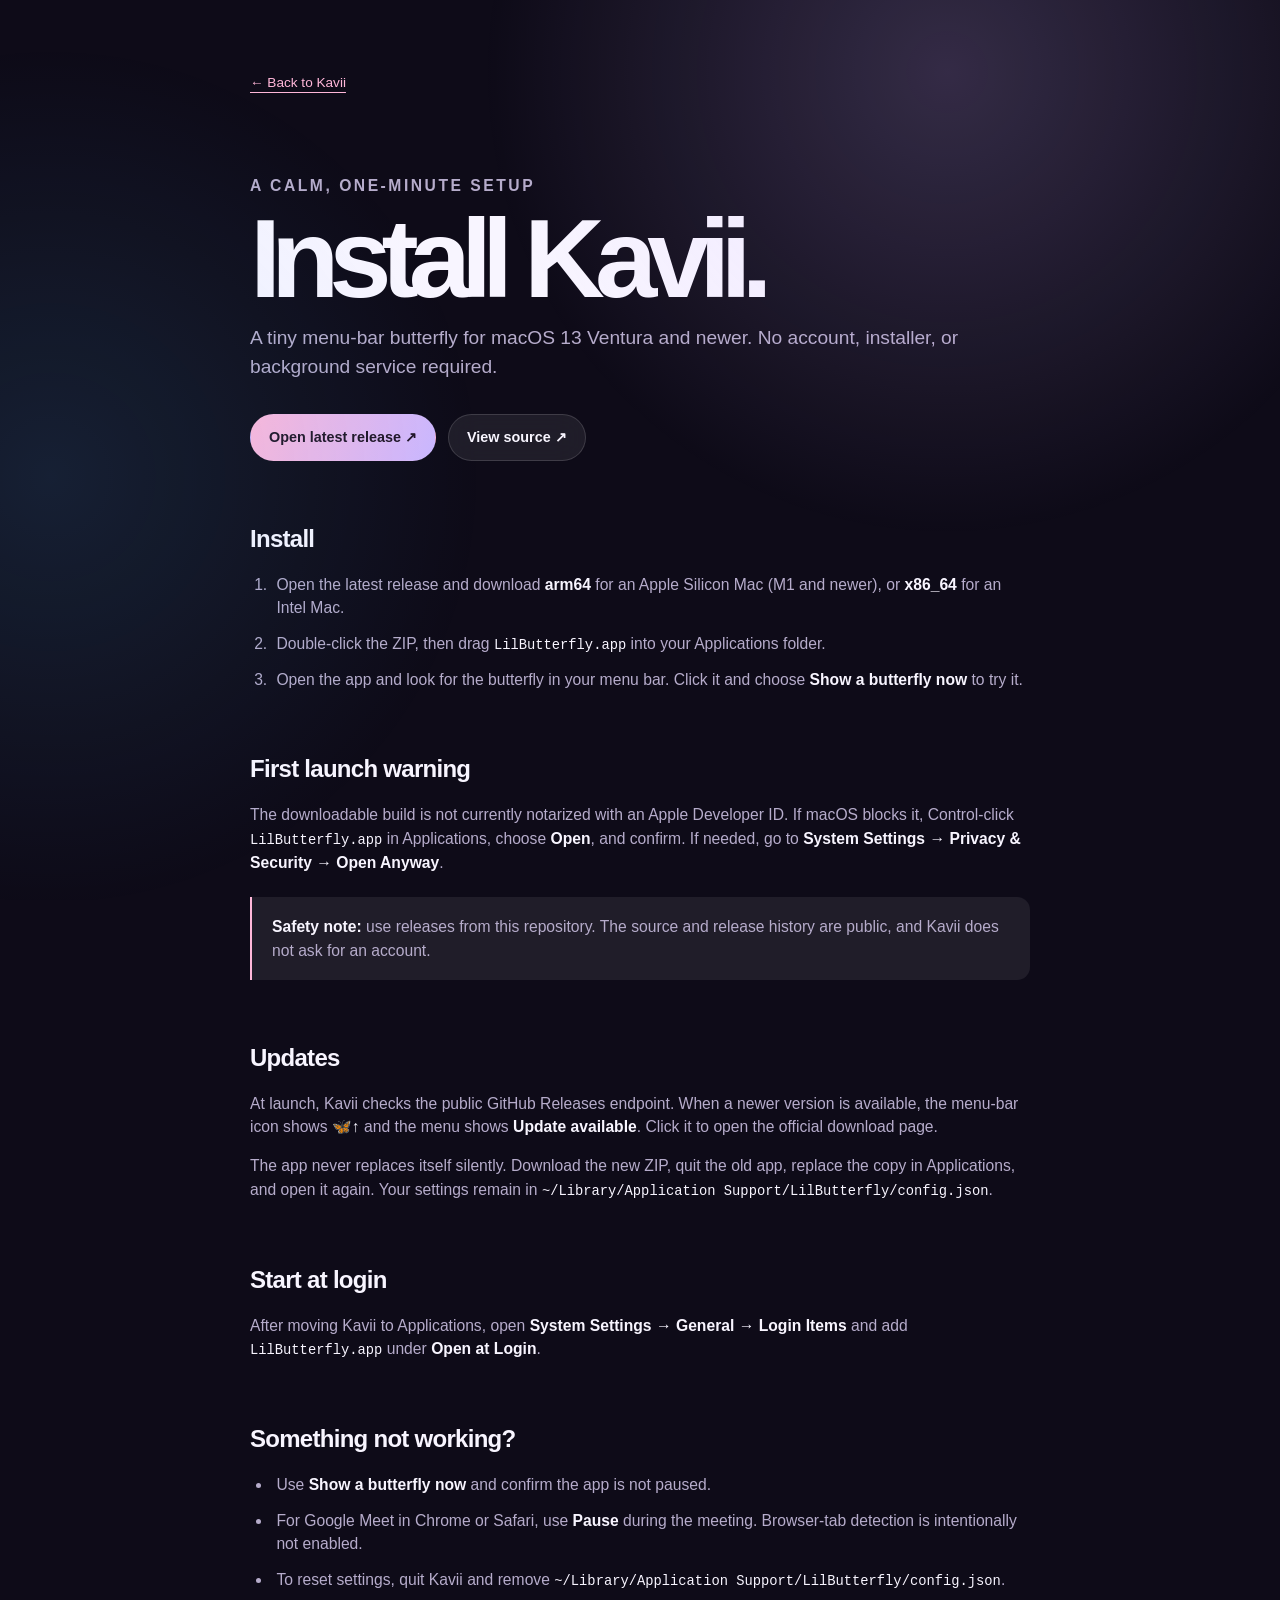
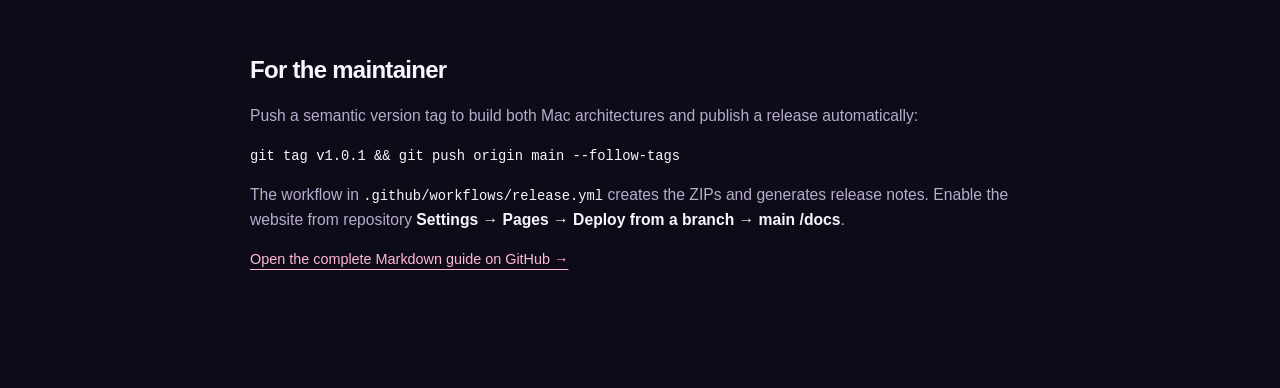
==== docs/install.html @ b64a438e "Read me" ====
<!doctype html>
<html lang="en">
<head>
  <meta charset="utf-8">
  <meta name="viewport" content="width=device-width, initial-scale=1">
  <meta name="description" content="Install and update Kavii, the tiny butterfly companion for macOS.">
  <title>Install Kavii — Lil Butterfly</title>
  <link rel="stylesheet" href="styles.css">
  <style>
    .guide { max-width: 780px; padding: 70px 0 110px; }
    .back { display: inline-block; margin-bottom: 65px; color: var(--pink); font-size: .85rem; text-underline-offset: 5px; }
    .guide h1 { margin: 0 0 1rem; font-size: clamp(3.5rem, 9vw, 7rem); }
    .guide .intro { color: var(--muted); font-size: 1.2rem; }
    .guide h2 { margin: 3.7rem 0 1rem; font-size: 1.5rem; letter-spacing: -.03em; }
    .guide p, .guide li { color: var(--muted); font-size: .98rem; }
    .guide ol, .guide ul { padding-left: 1.35rem; }
    .guide li { margin: .75rem 0; padding-left: .3rem; }
    .download { display: flex; flex-wrap: wrap; gap: 12px; margin: 2rem 0; }
    .note { margin: 1.4rem 0; padding: 18px 20px; border-left: 2px solid var(--pink); border-radius: 0 13px 13px 0; background: var(--glass); }
    .guide code { color: var(--ink); font-family: ui-monospace, SFMono-Regular, monospace; font-size: .88em; }
    .guide strong { color: var(--ink); }
  </style>
</head>
<body>
  <main class="shell guide">
    <a class="back" href="./">← Back to Kavii</a>
    <p class="eyebrow">a calm, one-minute setup</p>
    <h1>Install Kavii.</h1>
    <p class="intro">A tiny menu-bar butterfly for macOS 13 Ventura and newer. No account, installer, or background service required.</p>

    <div class="download">
      <a class="button primary" href="https://github.com/gajeradhrumil38/lil-butterfly-mac/releases/latest">Open latest release ↗</a>
      <a class="button secondary" href="https://github.com/gajeradhrumil38/lil-butterfly-mac">View source ↗</a>
    </div>

    <h2>Install</h2>
    <ol>
      <li>Open the latest release and download <strong>arm64</strong> for an Apple Silicon Mac (M1 and newer), or <strong>x86_64</strong> for an Intel Mac.</li>
      <li>Double-click the ZIP, then drag <code>LilButterfly.app</code> into your Applications folder.</li>
      <li>Open the app and look for the butterfly in your menu bar. Click it and choose <strong>Show a butterfly now</strong> to try it.</li>
    </ol>

    <h2>First launch warning</h2>
    <p>The downloadable build is not currently notarized with an Apple Developer ID. If macOS blocks it, Control-click <code>LilButterfly.app</code> in Applications, choose <strong>Open</strong>, and confirm. If needed, go to <strong>System Settings → Privacy &amp; Security → Open Anyway</strong>.</p>
    <p class="note"><strong>Safety note:</strong> use releases from this repository. The source and release history are public, and Kavii does not ask for an account.</p>

    <h2>Updates</h2>
    <p>At launch, Kavii checks the public GitHub Releases endpoint. When a newer version is available, the menu-bar icon shows <strong>🦋↑</strong> and the menu shows <strong>Update available</strong>. Click it to open the official download page.</p>
    <p>The app never replaces itself silently. Download the new ZIP, quit the old app, replace the copy in Applications, and open it again. Your settings remain in <code>~/Library/Application Support/LilButterfly/config.json</code>.</p>

    <h2>Start at login</h2>
    <p>After moving Kavii to Applications, open <strong>System Settings → General → Login Items</strong> and add <code>LilButterfly.app</code> under <strong>Open at Login</strong>.</p>

    <h2>Something not working?</h2>
    <ul>
      <li>Use <strong>Show a butterfly now</strong> and confirm the app is not paused.</li>
      <li>For Google Meet in Chrome or Safari, use <strong>Pause</strong> during the meeting. Browser-tab detection is intentionally not enabled.</li>
      <li>To reset settings, quit Kavii and remove <code>~/Library/Application Support/LilButterfly/config.json</code>.</li>
    </ul>

    <h2>For the maintainer</h2>
    <p>Push a semantic version tag to build both Mac architectures and publish a release automatically:</p>
    <p><code>git tag v1.0.1 &amp;&amp; git push origin main --follow-tags</code></p>
    <p>The workflow in <code>.github/workflows/release.yml</code> creates the ZIPs and generates release notes. Enable the website from repository <strong>Settings → Pages → Deploy from a branch → main /docs</strong>.</p>
    <p><a class="text-link" href="https://github.com/gajeradhrumil38/lil-butterfly-mac/blob/main/INSTALL.md">Open the complete Markdown guide on GitHub →</a></p>
  </main>
</body>
</html>
---- docs/styles.css ----
:root {
  color-scheme: dark;
  --ink: #f8f5ff;
  --muted: #b6accb;
  --line: rgba(255, 255, 255, .14);
  --glass: rgba(255, 255, 255, .075);
  --pink: #ffb7d9;
  --lavender: #cbb7ff;
  --blue: #9edbff;
}

* { box-sizing: border-box; }
html { scroll-behavior: smooth; }
body {
  margin: 0;
  color: var(--ink);
  background: #0e0b18;
  font-family: -apple-system, BlinkMacSystemFont, "SF Pro Display", "Helvetica Neue", sans-serif;
  line-height: 1.5;
}
body::before {
  content: "";
  position: fixed;
  inset: 0;
  pointer-events: none;
  background: radial-gradient(circle at 74% 8%, rgba(205, 173, 255, .20), transparent 29rem), radial-gradient(circle at 4% 53%, rgba(83, 188, 255, .12), transparent 27rem);
}
a { color: inherit; }
.shell { width: min(1120px, calc(100% - 40px)); margin-inline: auto; }
.hero { min-height: 650px; display: grid; grid-template-columns: 1fr .9fr; align-items: center; gap: 4rem; padding: 74px 0 80px; }
.eyebrow { color: var(--pink); font-size: .73rem; font-weight: 700; letter-spacing: .16em; text-transform: uppercase; }
.dot { display: inline-block; width: 7px; height: 7px; margin-right: 7px; border-radius: 50%; background: var(--pink); box-shadow: 0 0 16px var(--pink); }
h1 { margin: .35rem 0 1rem; font-size: clamp(5rem, 13vw, 9.3rem); line-height: .82; letter-spacing: -.09em; font-weight: 700; }
.wordmark { display: inline-block; margin-left: .16em; font-size: .27em; letter-spacing: 0; vertical-align: 1.3em; filter: drop-shadow(0 0 14px rgba(255, 183, 217, .65)); }
.lede { max-width: 510px; margin: 0; color: var(--muted); font-size: clamp(1.15rem, 2.4vw, 1.55rem); letter-spacing: -.02em; }
.hero-actions { display: flex; flex-wrap: wrap; gap: 12px; margin-top: 2.1rem; }
.button { display: inline-flex; align-items: center; gap: 10px; border: 1px solid var(--line); border-radius: 999px; padding: 12px 18px; text-decoration: none; font-size: .9rem; font-weight: 650; transition: transform .2s ease, background .2s ease; }
.button:hover { transform: translateY(-2px); }
.primary { color: #201425; border-color: transparent; background: linear-gradient(110deg, var(--pink), var(--lavender)); }
.secondary { background: var(--glass); backdrop-filter: blur(16px); }
.meta { margin-top: 1rem; color: #827792; font-size: .78rem; }
.hero-art { position: relative; min-height: 410px; }
.halo { position: absolute; width: 350px; height: 350px; top: 20px; left: 50%; transform: translateX(-50%); border: 1px solid rgba(255,255,255,.12); border-radius: 50%; background: radial-gradient(circle, rgba(255, 183, 217, .12), transparent 68%); box-shadow: 0 0 90px rgba(173, 132, 255, .18); }
.wing { position: absolute; width: 170px; opacity: .92; filter: drop-shadow(0 18px 25px rgba(0,0,0,.35)); animation: float 7s ease-in-out infinite; }
.wing-a { top: 35px; left: 13%; transform: rotate(-22deg); }
.wing-b { top: 136px; right: 5%; width: 205px; transform: rotate(23deg); animation-delay: -2s; }
.wing-c { bottom: 23px; left: 26%; width: 180px; transform: rotate(8deg); animation-delay: -4s; }
.sparkle { position: absolute; color: var(--pink); font-size: 1.5rem; animation: pulse 3s ease-in-out infinite; }
.sparkle-one { top: 60px; right: 13%; }.sparkle-two { bottom: 70px; left: 9%; color: var(--blue); animation-delay: -1s; }
@keyframes float { 0%,100% { translate: 0 0; } 50% { translate: 0 -13px; } }
@keyframes pulse { 0%,100% { opacity: .3; scale: .8; } 50% { opacity: 1; scale: 1.1; } }
.wing-strip { border-block: 1px solid var(--line); background: rgba(255,255,255,.025); }
.wing-strip-inner { width: min(1120px, calc(100% - 40px)); margin: auto; padding: 24px 0; display: flex; align-items: center; gap: 28px; }
.wing-strip p { flex: 0 0 auto; margin: 0; color: #81758e; font-size: .7rem; letter-spacing: .12em; text-transform: uppercase; }
.wing-row { display: flex; justify-content: space-between; align-items: center; width: 100%; gap: 16px; }
.wing-row img { width: 44px; height: 30px; object-fit: contain; opacity: .72; }
.section { padding: 115px 0; }.section h2, .install-section h2 { max-width: 650px; margin: .2rem 0 2.3rem; font-size: clamp(2.4rem, 5vw, 4.5rem); line-height: .98; letter-spacing: -.06em; }
.feature-grid { display: grid; grid-template-columns: repeat(4, 1fr); gap: 13px; }
.glass-card, .update-card { border: 1px solid var(--line); border-radius: 22px; background: linear-gradient(145deg, rgba(255,255,255,.11), rgba(255,255,255,.035)); box-shadow: inset 0 1px rgba(255,255,255,.1), 0 25px 80px rgba(0,0,0,.18); backdrop-filter: blur(18px); }
.glass-card { min-height: 225px; padding: 24px; }.icon { color: var(--pink); font-size: 1.8rem; }.glass-card h3 { margin: 1.4rem 0 .45rem; font-size: 1.05rem; }.glass-card p, .update-card p { margin: 0; color: var(--muted); font-size: .9rem; }
.install-section { display: grid; grid-template-columns: 1.1fr .8fr; gap: 7rem; align-items: start; padding-bottom: 125px; }
.steps { display: grid; gap: 0; padding: 0; margin: 0 0 2rem; list-style: none; }.steps li { display: grid; grid-template-columns: 44px 1fr; gap: 18px; padding: 20px 0; border-top: 1px solid var(--line); }.steps li > span { color: var(--pink); font-size: .78rem; font-weight: 700; }.steps strong { font-size: 1.05rem; }.steps p { margin: .4rem 0 0; color: var(--muted); font-size: .9rem; }.text-link { color: var(--pink); font-size: .9rem; text-underline-offset: 5px; }
.update-card { padding: 30px; }.update-mark { display: block; margin-bottom: 4rem; font-size: 2.1rem; }.update-card h3 { margin: .35rem 0 1rem; font-size: 1.55rem; line-height: 1.1; letter-spacing: -.03em; }
.footer { display: flex; justify-content: space-between; gap: 20px; padding: 25px 0 38px; border-top: 1px solid var(--line); color: #81758e; font-size: .8rem; }.footer nav { display: flex; gap: 20px; }.footer a { color: var(--muted); text-underline-offset: 4px; }
@media (max-width: 780px) { .hero, .install-section { grid-template-columns: 1fr; gap: 2rem; }.hero { padding-top: 50px; }.hero-art { min-height: 310px; order: -1; }.halo { width: 270px; height: 270px; }.wing { width: 130px; }.wing-b { width: 155px; }.wing-c { width: 145px; }.feature-grid { grid-template-columns: 1fr 1fr; }.wing-strip-inner { display: block; }.wing-strip p { margin-bottom: 16px; }.footer { display: block; }.footer nav { margin-top: 12px; } }
@media (max-width: 480px) { .shell, .wing-strip-inner { width: min(100% - 28px, 1120px); }.feature-grid { grid-template-columns: 1fr; }.hero-actions { align-items: stretch; flex-direction: column; }.button { justify-content: center; }.hero-art { min-height: 270px; }.wing-row { gap: 2px; }.wing-row img { width: 30px; } }
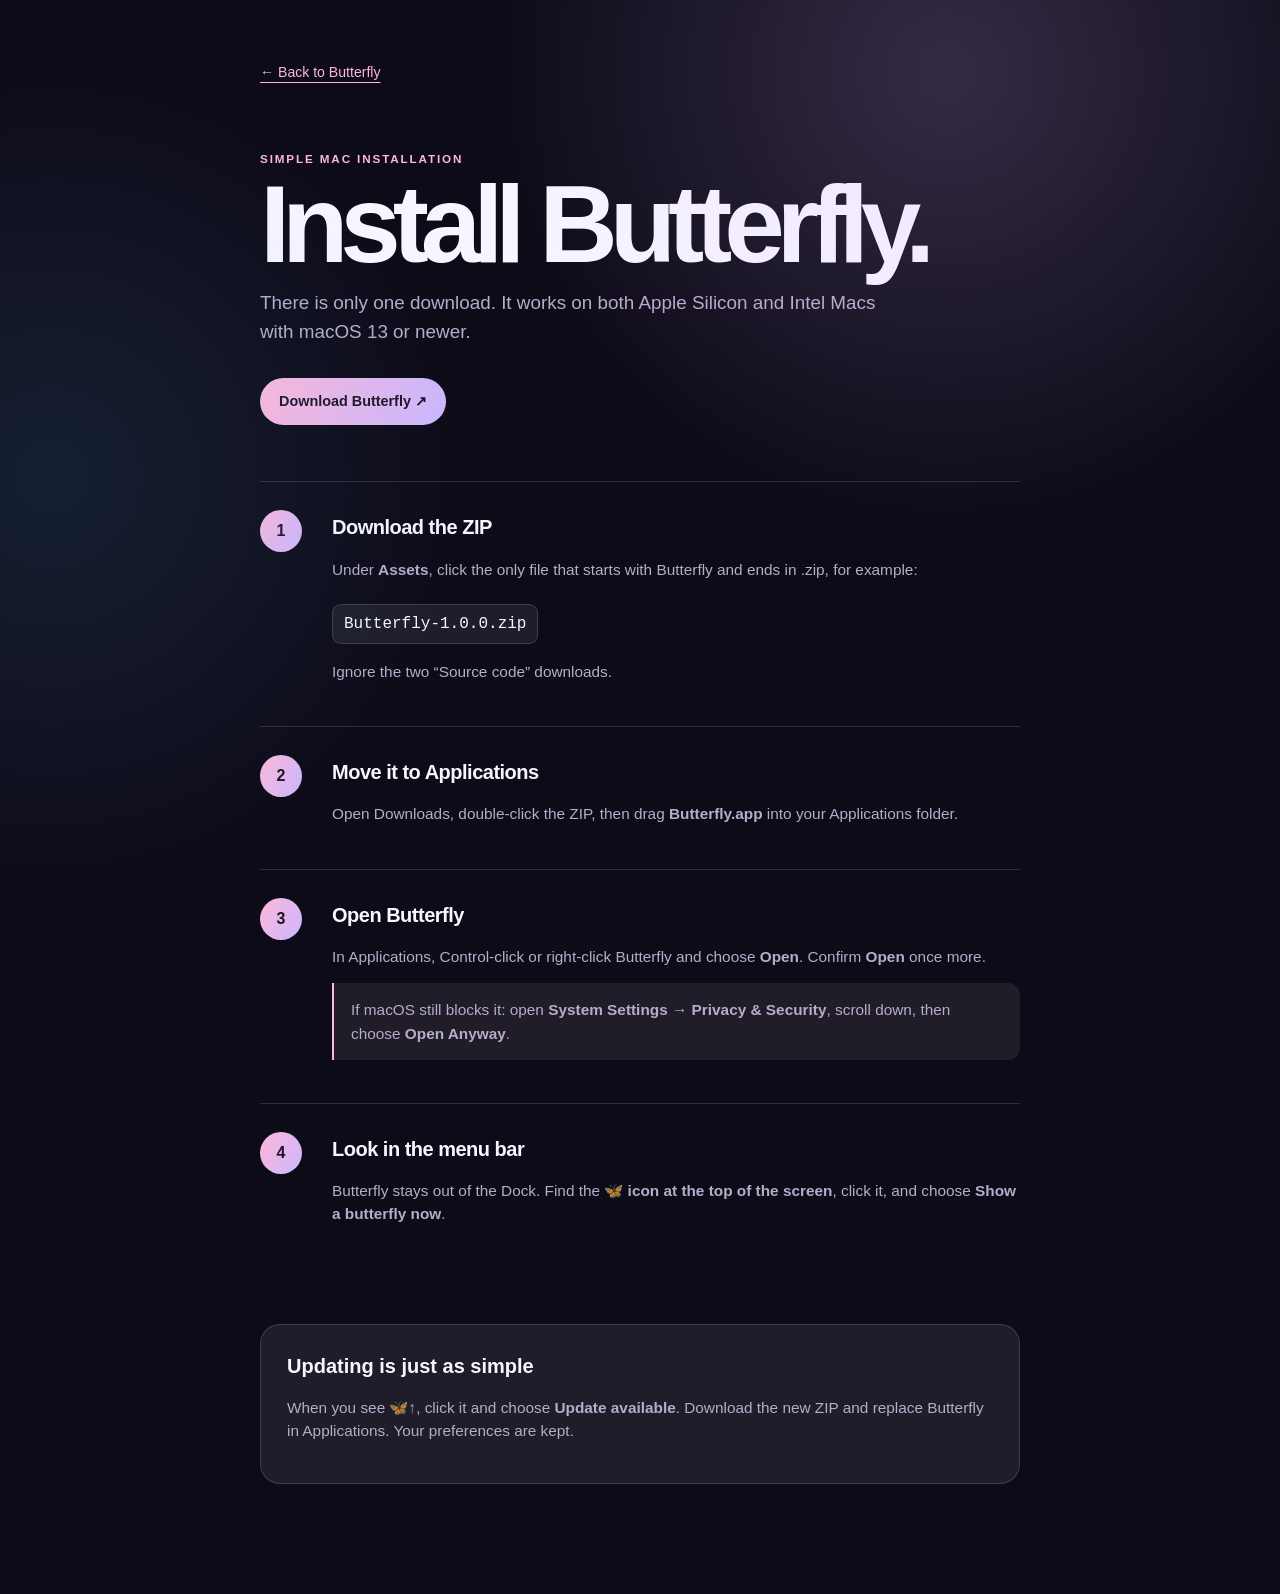
==== commit 6aea24b2: "edits in github page" ====
--- a/docs/install.html
+++ b/docs/install.html
@@ -3,66 +3,77 @@
 <head>
   <meta charset="utf-8">
   <meta name="viewport" content="width=device-width, initial-scale=1">
-  <meta name="description" content="Install and update Kavii, the tiny butterfly companion for macOS.">
-  <title>Install Kavii — Lil Butterfly</title>
+  <meta name="description" content="A simple guide to installing Butterfly on macOS.">
+  <title>Install Butterfly on Mac</title>
   <link rel="stylesheet" href="styles.css">
   <style>
-    .guide { max-width: 780px; padding: 70px 0 110px; }
-    .back { display: inline-block; margin-bottom: 65px; color: var(--pink); font-size: .85rem; text-underline-offset: 5px; }
-    .guide h1 { margin: 0 0 1rem; font-size: clamp(3.5rem, 9vw, 7rem); }
-    .guide .intro { color: var(--muted); font-size: 1.2rem; }
-    .guide h2 { margin: 3.7rem 0 1rem; font-size: 1.5rem; letter-spacing: -.03em; }
-    .guide p, .guide li { color: var(--muted); font-size: .98rem; }
-    .guide ol, .guide ul { padding-left: 1.35rem; }
-    .guide li { margin: .75rem 0; padding-left: .3rem; }
-    .download { display: flex; flex-wrap: wrap; gap: 12px; margin: 2rem 0; }
-    .note { margin: 1.4rem 0; padding: 18px 20px; border-left: 2px solid var(--pink); border-radius: 0 13px 13px 0; background: var(--glass); }
-    .guide code { color: var(--ink); font-family: ui-monospace, SFMono-Regular, monospace; font-size: .88em; }
-    .guide strong { color: var(--ink); }
+    .guide { max-width: 760px; padding: 60px 0 110px; }
+    .back { display: inline-block; margin-bottom: 55px; color: var(--pink); font-size: .88rem; text-underline-offset: 5px; }
+    .guide h1 { margin: 0 0 1rem; font-size: clamp(3.4rem, 9vw, 6.8rem); }
+    .intro { max-width: 650px; color: var(--muted); font-size: 1.18rem; }
+    .download { margin: 2rem 0 3.5rem; }
+    .install-step { display: grid; grid-template-columns: 54px 1fr; gap: 18px; padding: 28px 0; border-top: 1px solid var(--line); }
+    .step-number { display: grid; place-items: center; width: 42px; height: 42px; border-radius: 50%; color: #211525; background: linear-gradient(120deg, var(--pink), var(--lavender)); font-weight: 750; }
+    .install-step h2 { margin: 2px 0 8px; font-size: 1.25rem; letter-spacing: -.025em; }
+    .install-step p, .install-step li, .help p { color: var(--muted); font-size: .96rem; }
+    .install-step ol { margin: .7rem 0 0; padding-left: 1.25rem; }
+    .install-step li { margin: .55rem 0; }
+    .file { display: inline-block; margin-top: 8px; padding: 7px 11px; border: 1px solid var(--line); border-radius: 9px; color: var(--ink); background: var(--glass); font-family: ui-monospace, SFMono-Regular, monospace; }
+    .warning { margin-top: 12px; padding: 15px 17px; border-left: 2px solid var(--pink); background: var(--glass); border-radius: 0 12px 12px 0; }
+    .help { margin-top: 55px; padding: 26px; border: 1px solid var(--line); border-radius: 20px; background: var(--glass); }
+    .help h2 { margin: 0 0 8px; font-size: 1.25rem; }
+    @media (max-width: 520px) { .install-step { grid-template-columns: 42px 1fr; gap: 12px; } }
   </style>
 </head>
 <body>
   <main class="shell guide">
-    <a class="back" href="./">← Back to Kavii</a>
-    <p class="eyebrow">a calm, one-minute setup</p>
-    <h1>Install Kavii.</h1>
-    <p class="intro">A tiny menu-bar butterfly for macOS 13 Ventura and newer. No account, installer, or background service required.</p>
-
+    <a class="back" href="./">← Back to Butterfly</a>
+    <p class="eyebrow">simple Mac installation</p>
+    <h1>Install Butterfly.</h1>
+    <p class="intro">There is only one download. It works on both Apple Silicon and Intel Macs with macOS 13 or newer.</p>
     <div class="download">
-      <a class="button primary" href="https://github.com/gajeradhrumil38/lil-butterfly-mac/releases/latest">Open latest release ↗</a>
-      <a class="button secondary" href="https://github.com/gajeradhrumil38/lil-butterfly-mac">View source ↗</a>
+      <a class="button primary" href="https://github.com/gajeradhrumil38/lil-butterfly-mac/releases/latest">Download Butterfly ↗</a>
     </div>
 
-    <h2>Install</h2>
-    <ol>
-      <li>Open the latest release and download <strong>arm64</strong> for an Apple Silicon Mac (M1 and newer), or <strong>x86_64</strong> for an Intel Mac.</li>
-      <li>Double-click the ZIP, then drag <code>LilButterfly.app</code> into your Applications folder.</li>
-      <li>Open the app and look for the butterfly in your menu bar. Click it and choose <strong>Show a butterfly now</strong> to try it.</li>
-    </ol>
+    <section class="install-step">
+      <span class="step-number">1</span>
+      <div>
+        <h2>Download the ZIP</h2>
+        <p>Under <strong>Assets</strong>, click the only file that starts with Butterfly and ends in .zip, for example:</p>
+        <span class="file">Butterfly-1.0.0.zip</span>
+        <p>Ignore the two “Source code” downloads.</p>
+      </div>
+    </section>
 
-    <h2>First launch warning</h2>
-    <p>The downloadable build is not currently notarized with an Apple Developer ID. If macOS blocks it, Control-click <code>LilButterfly.app</code> in Applications, choose <strong>Open</strong>, and confirm. If needed, go to <strong>System Settings → Privacy &amp; Security → Open Anyway</strong>.</p>
-    <p class="note"><strong>Safety note:</strong> use releases from this repository. The source and release history are public, and Kavii does not ask for an account.</p>
+    <section class="install-step">
+      <span class="step-number">2</span>
+      <div>
+        <h2>Move it to Applications</h2>
+        <p>Open Downloads, double-click the ZIP, then drag <strong>Butterfly.app</strong> into your Applications folder.</p>
+      </div>
+    </section>
 
-    <h2>Updates</h2>
-    <p>At launch, Kavii checks the public GitHub Releases endpoint. When a newer version is available, the menu-bar icon shows <strong>🦋↑</strong> and the menu shows <strong>Update available</strong>. Click it to open the official download page.</p>
-    <p>The app never replaces itself silently. Download the new ZIP, quit the old app, replace the copy in Applications, and open it again. Your settings remain in <code>~/Library/Application Support/LilButterfly/config.json</code>.</p>
+    <section class="install-step">
+      <span class="step-number">3</span>
+      <div>
+        <h2>Open Butterfly</h2>
+        <p>In Applications, Control-click or right-click Butterfly and choose <strong>Open</strong>. Confirm <strong>Open</strong> once more.</p>
+        <p class="warning">If macOS still blocks it: open <strong>System Settings → Privacy &amp; Security</strong>, scroll down, then choose <strong>Open Anyway</strong>.</p>
+      </div>
+    </section>
 
-    <h2>Start at login</h2>
-    <p>After moving Kavii to Applications, open <strong>System Settings → General → Login Items</strong> and add <code>LilButterfly.app</code> under <strong>Open at Login</strong>.</p>
+    <section class="install-step">
+      <span class="step-number">4</span>
+      <div>
+        <h2>Look in the menu bar</h2>
+        <p>Butterfly stays out of the Dock. Find the <strong>🦋 icon at the top of the screen</strong>, click it, and choose <strong>Show a butterfly now</strong>.</p>
+      </div>
+    </section>
 
-    <h2>Something not working?</h2>
-    <ul>
-      <li>Use <strong>Show a butterfly now</strong> and confirm the app is not paused.</li>
-      <li>For Google Meet in Chrome or Safari, use <strong>Pause</strong> during the meeting. Browser-tab detection is intentionally not enabled.</li>
-      <li>To reset settings, quit Kavii and remove <code>~/Library/Application Support/LilButterfly/config.json</code>.</li>
-    </ul>
-
-    <h2>For the maintainer</h2>
-    <p>Push a semantic version tag to build both Mac architectures and publish a release automatically:</p>
-    <p><code>git tag v1.0.1 &amp;&amp; git push origin main --follow-tags</code></p>
-    <p>The workflow in <code>.github/workflows/release.yml</code> creates the ZIPs and generates release notes. Enable the website from repository <strong>Settings → Pages → Deploy from a branch → main /docs</strong>.</p>
-    <p><a class="text-link" href="https://github.com/gajeradhrumil38/lil-butterfly-mac/blob/main/INSTALL.md">Open the complete Markdown guide on GitHub →</a></p>
+    <section class="help">
+      <h2>Updating is just as simple</h2>
+      <p>When you see <strong>🦋↑</strong>, click it and choose <strong>Update available</strong>. Download the new ZIP and replace Butterfly in Applications. Your preferences are kept.</p>
+    </section>
   </main>
 </body>
 </html>
--- a/docs/styles.css
+++ b/docs/styles.css
@@ -30,7 +30,7 @@
 .hero { min-height: 650px; display: grid; grid-template-columns: 1fr .9fr; align-items: center; gap: 4rem; padding: 74px 0 80px; }
 .eyebrow { color: var(--pink); font-size: .73rem; font-weight: 700; letter-spacing: .16em; text-transform: uppercase; }
 .dot { display: inline-block; width: 7px; height: 7px; margin-right: 7px; border-radius: 50%; background: var(--pink); box-shadow: 0 0 16px var(--pink); }
-h1 { margin: .35rem 0 1rem; font-size: clamp(5rem, 13vw, 9.3rem); line-height: .82; letter-spacing: -.09em; font-weight: 700; }
+h1 { margin: .35rem 0 1rem; font-size: clamp(4.2rem, 9vw, 7rem); line-height: .84; letter-spacing: -.075em; font-weight: 700; }
 .wordmark { display: inline-block; margin-left: .16em; font-size: .27em; letter-spacing: 0; vertical-align: 1.3em; filter: drop-shadow(0 0 14px rgba(255, 183, 217, .65)); }
 .lede { max-width: 510px; margin: 0; color: var(--muted); font-size: clamp(1.15rem, 2.4vw, 1.55rem); letter-spacing: -.02em; }
 .hero-actions { display: flex; flex-wrap: wrap; gap: 12px; margin-top: 2.1rem; }
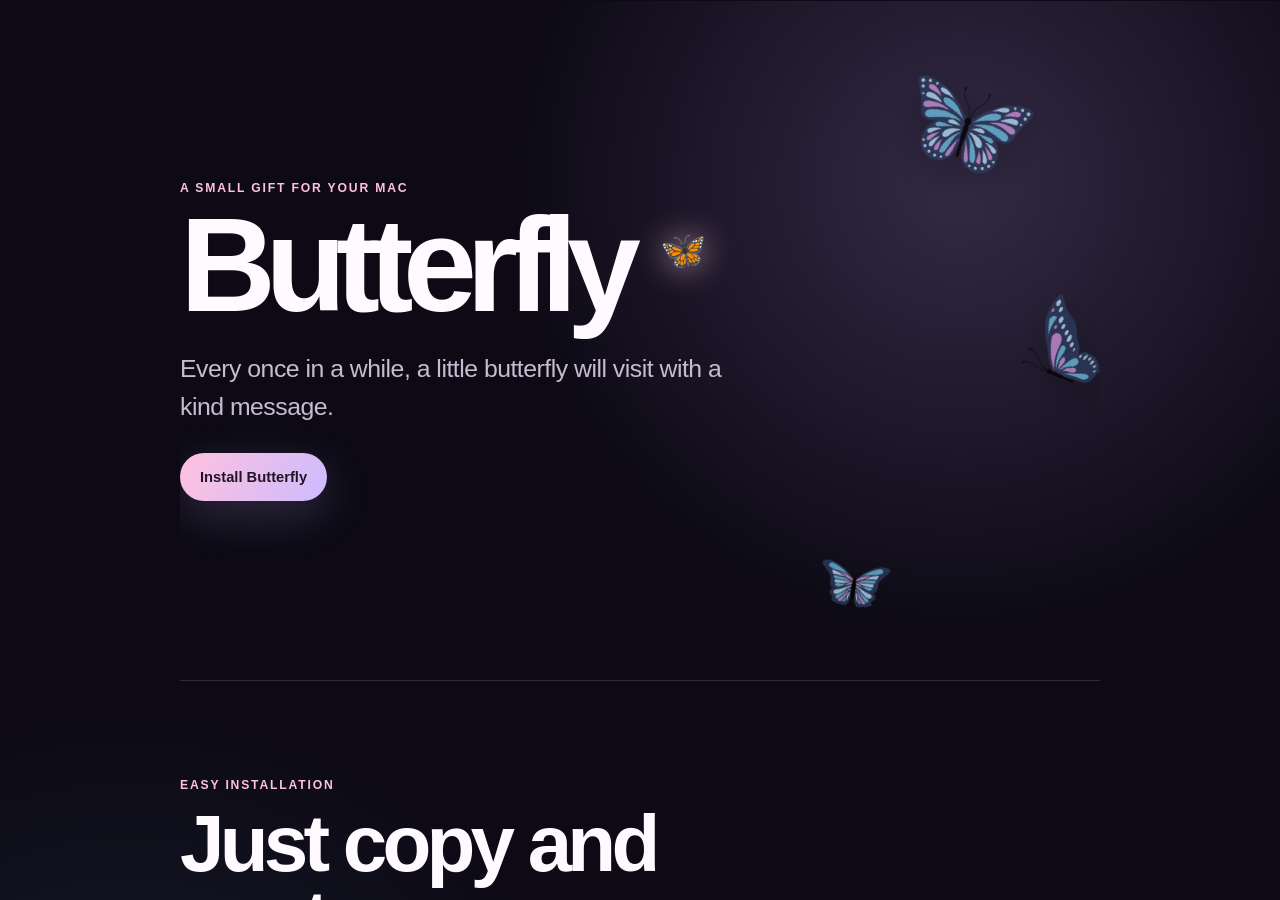
==== commit 91d69246: "new edits for github page" ====
--- a/docs/install.html
+++ b/docs/install.html
@@ -2,78 +2,11 @@
 <html lang="en">
 <head>
   <meta charset="utf-8">
+  <meta http-equiv="refresh" content="0; url=./#install">
   <meta name="viewport" content="width=device-width, initial-scale=1">
-  <meta name="description" content="A simple guide to installing Butterfly on macOS.">
-  <title>Install Butterfly on Mac</title>
-  <link rel="stylesheet" href="styles.css">
-  <style>
-    .guide { max-width: 760px; padding: 60px 0 110px; }
-    .back { display: inline-block; margin-bottom: 55px; color: var(--pink); font-size: .88rem; text-underline-offset: 5px; }
-    .guide h1 { margin: 0 0 1rem; font-size: clamp(3.4rem, 9vw, 6.8rem); }
-    .intro { max-width: 650px; color: var(--muted); font-size: 1.18rem; }
-    .download { margin: 2rem 0 3.5rem; }
-    .install-step { display: grid; grid-template-columns: 54px 1fr; gap: 18px; padding: 28px 0; border-top: 1px solid var(--line); }
-    .step-number { display: grid; place-items: center; width: 42px; height: 42px; border-radius: 50%; color: #211525; background: linear-gradient(120deg, var(--pink), var(--lavender)); font-weight: 750; }
-    .install-step h2 { margin: 2px 0 8px; font-size: 1.25rem; letter-spacing: -.025em; }
-    .install-step p, .install-step li, .help p { color: var(--muted); font-size: .96rem; }
-    .install-step ol { margin: .7rem 0 0; padding-left: 1.25rem; }
-    .install-step li { margin: .55rem 0; }
-    .file { display: inline-block; margin-top: 8px; padding: 7px 11px; border: 1px solid var(--line); border-radius: 9px; color: var(--ink); background: var(--glass); font-family: ui-monospace, SFMono-Regular, monospace; }
-    .warning { margin-top: 12px; padding: 15px 17px; border-left: 2px solid var(--pink); background: var(--glass); border-radius: 0 12px 12px 0; }
-    .help { margin-top: 55px; padding: 26px; border: 1px solid var(--line); border-radius: 20px; background: var(--glass); }
-    .help h2 { margin: 0 0 8px; font-size: 1.25rem; }
-    @media (max-width: 520px) { .install-step { grid-template-columns: 42px 1fr; gap: 12px; } }
-  </style>
+  <title>Install Butterfly</title>
 </head>
 <body>
-  <main class="shell guide">
-    <a class="back" href="./">← Back to Butterfly</a>
-    <p class="eyebrow">simple Mac installation</p>
-    <h1>Install Butterfly.</h1>
-    <p class="intro">There is only one download. It works on both Apple Silicon and Intel Macs with macOS 13 or newer.</p>
-    <div class="download">
-      <a class="button primary" href="https://github.com/gajeradhrumil38/lil-butterfly-mac/releases/latest">Download Butterfly ↗</a>
-    </div>
-
-    <section class="install-step">
-      <span class="step-number">1</span>
-      <div>
-        <h2>Download the ZIP</h2>
-        <p>Under <strong>Assets</strong>, click the only file that starts with Butterfly and ends in .zip, for example:</p>
-        <span class="file">Butterfly-1.0.0.zip</span>
-        <p>Ignore the two “Source code” downloads.</p>
-      </div>
-    </section>
-
-    <section class="install-step">
-      <span class="step-number">2</span>
-      <div>
-        <h2>Move it to Applications</h2>
-        <p>Open Downloads, double-click the ZIP, then drag <strong>Butterfly.app</strong> into your Applications folder.</p>
-      </div>
-    </section>
-
-    <section class="install-step">
-      <span class="step-number">3</span>
-      <div>
-        <h2>Open Butterfly</h2>
-        <p>In Applications, Control-click or right-click Butterfly and choose <strong>Open</strong>. Confirm <strong>Open</strong> once more.</p>
-        <p class="warning">If macOS still blocks it: open <strong>System Settings → Privacy &amp; Security</strong>, scroll down, then choose <strong>Open Anyway</strong>.</p>
-      </div>
-    </section>
-
-    <section class="install-step">
-      <span class="step-number">4</span>
-      <div>
-        <h2>Look in the menu bar</h2>
-        <p>Butterfly stays out of the Dock. Find the <strong>🦋 icon at the top of the screen</strong>, click it, and choose <strong>Show a butterfly now</strong>.</p>
-      </div>
-    </section>
-
-    <section class="help">
-      <h2>Updating is just as simple</h2>
-      <p>When you see <strong>🦋↑</strong>, click it and choose <strong>Update available</strong>. Download the new ZIP and replace Butterfly in Applications. Your preferences are kept.</p>
-    </section>
-  </main>
+  <p><a href="./#install">Continue to the Butterfly installation page</a></p>
 </body>
 </html>
